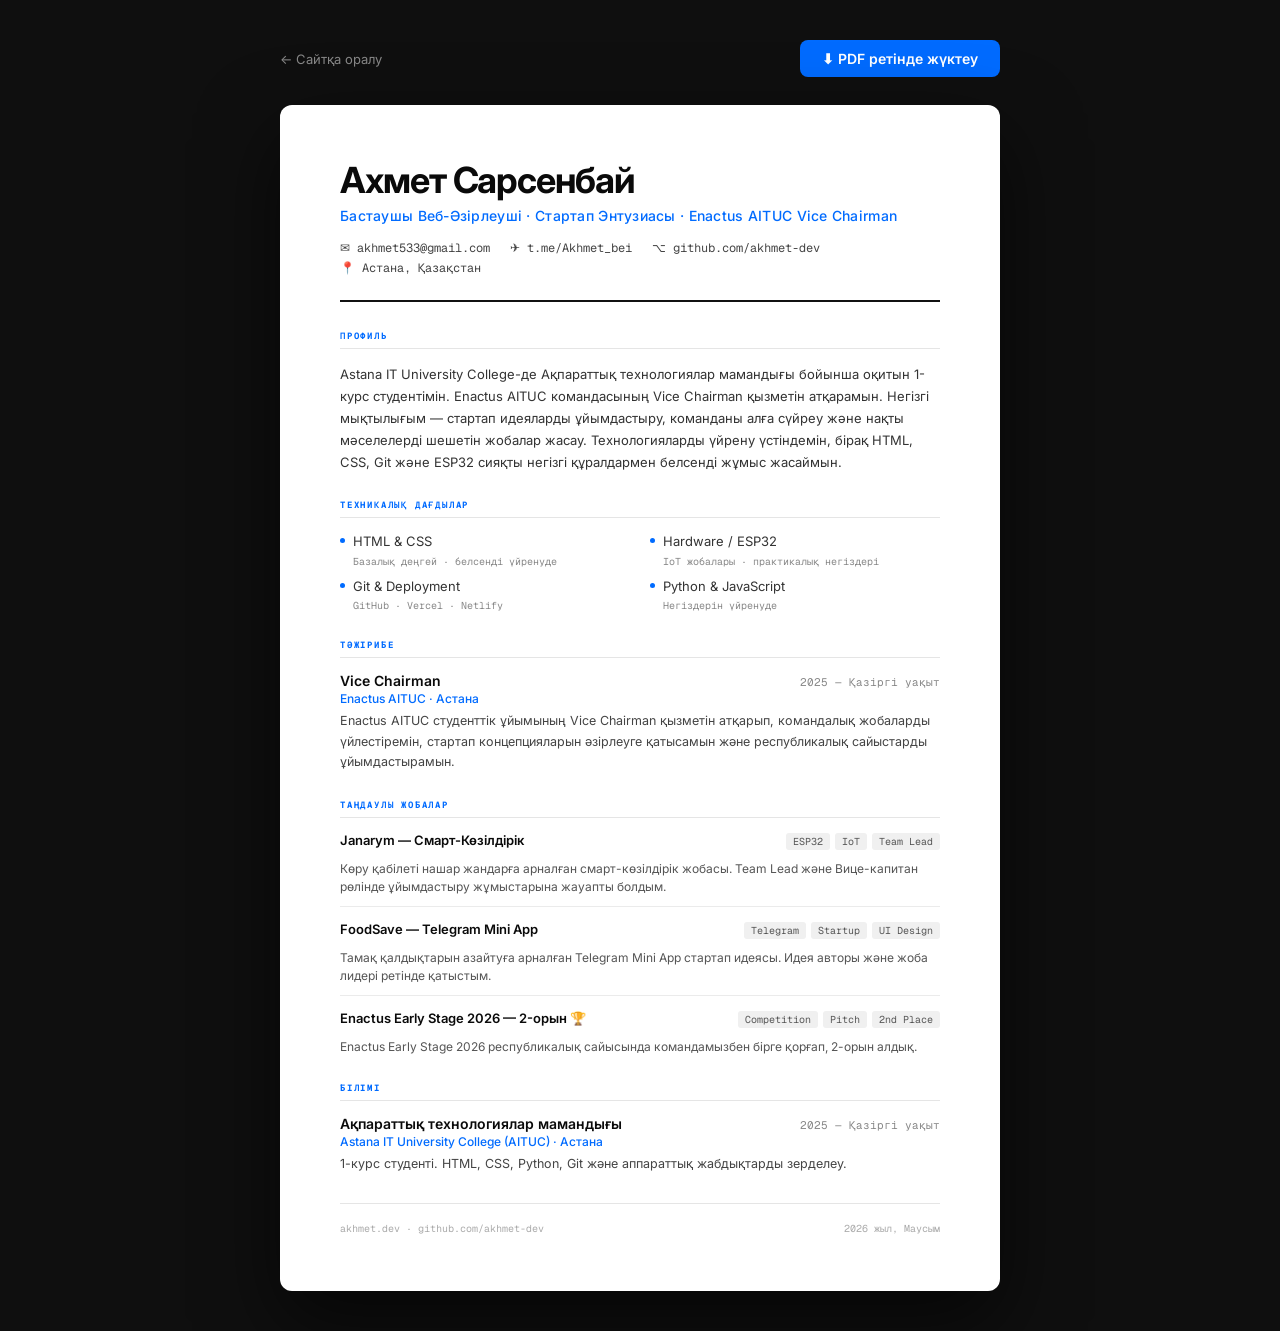
==== resume.html @ 07b1c5ec "Feature: Add resume.html with PDF print support — CV download now works" ====
<!DOCTYPE html>
<html lang="kk">
<head>
    <meta charset="UTF-8">
    <meta name="viewport" content="width=device-width, initial-scale=1.0">
    <title>Akhmet Sarsenbay — Түйіндеме / Resume</title>
    <link rel="preconnect" href="https://fonts.googleapis.com">
    <link rel="preconnect" href="https://fonts.gstatic.com" crossorigin>
    <link href="https://fonts.googleapis.com/css2?family=Inter:wght@300;400;500;600;700&family=Geist+Mono:wght@400;500;700&display=swap" rel="stylesheet">

    <style>
        /* ── SCREEN STYLES ── */
        * {
            box-sizing: border-box;
            margin: 0;
            padding: 0;
        }

        body {
            font-family: 'Inter', -apple-system, BlinkMacSystemFont, sans-serif;
            background: #0f0f0f;
            color: #e5e2e1;
            min-height: 100vh;
            display: flex;
            flex-direction: column;
            align-items: center;
            padding: 40px 20px;
            -webkit-font-smoothing: antialiased;
        }

        /* Top action bar */
        .action-bar {
            width: 100%;
            max-width: 720px;
            display: flex;
            justify-content: space-between;
            align-items: center;
            margin-bottom: 28px;
            gap: 12px;
        }

        .back-link {
            color: #888;
            font-size: 13px;
            text-decoration: none;
            display: flex;
            align-items: center;
            gap: 6px;
            transition: color 0.2s;
        }
        .back-link:hover { color: #fff; }

        .btn-download {
            background: #006bff;
            color: #fff;
            border: none;
            border-radius: 8px;
            padding: 10px 22px;
            font-size: 14px;
            font-weight: 600;
            font-family: 'Inter', sans-serif;
            cursor: pointer;
            display: flex;
            align-items: center;
            gap: 8px;
            transition: background 0.2s, transform 0.15s;
        }
        .btn-download:hover {
            background: #0059ec;
            transform: translateY(-1px);
        }
        .btn-download:active { transform: translateY(0); }

        /* Resume paper */
        .resume {
            width: 100%;
            max-width: 720px;
            background: #fff;
            color: #111;
            border-radius: 12px;
            padding: 56px 60px;
            box-shadow: 0 32px 80px rgba(0,0,0,0.6);
        }

        /* ── HEADER ── */
        .resume-header {
            border-bottom: 2px solid #111;
            padding-bottom: 24px;
            margin-bottom: 28px;
        }

        .resume-name {
            font-size: 36px;
            font-weight: 700;
            letter-spacing: -0.03em;
            line-height: 1.1;
            color: #0a0a0a;
        }

        .resume-role {
            font-size: 14px;
            font-weight: 500;
            color: #006bff;
            margin-top: 6px;
            letter-spacing: 0.02em;
        }

        .resume-contacts {
            display: flex;
            flex-wrap: wrap;
            gap: 4px 20px;
            margin-top: 16px;
        }

        .resume-contacts a,
        .resume-contacts span {
            font-size: 12px;
            color: #444;
            text-decoration: none;
            font-family: 'Geist Mono', monospace;
            display: flex;
            align-items: center;
            gap: 5px;
        }
        .resume-contacts a:hover { color: #006bff; }

        /* ── SECTIONS ── */
        .section {
            margin-bottom: 26px;
        }

        .section-label {
            font-family: 'Geist Mono', monospace;
            font-size: 9px;
            font-weight: 700;
            letter-spacing: 0.2em;
            text-transform: uppercase;
            color: #006bff;
            border-bottom: 1px solid #e5e5e5;
            padding-bottom: 6px;
            margin-bottom: 14px;
        }

        .section-text {
            font-size: 13px;
            line-height: 1.7;
            color: #333;
            font-weight: 400;
        }

        /* Skills grid */
        .skills-grid {
            display: grid;
            grid-template-columns: 1fr 1fr;
            gap: 8px 20px;
        }

        .skill-item {
            font-size: 13px;
            color: #333;
            display: flex;
            align-items: flex-start;
            gap: 8px;
            line-height: 1.5;
        }

        .skill-dot {
            width: 5px;
            height: 5px;
            min-width: 5px;
            border-radius: 50%;
            background: #006bff;
            margin-top: 6px;
        }

        .skill-level {
            font-family: 'Geist Mono', monospace;
            font-size: 10px;
            color: #888;
            margin-top: 2px;
            display: block;
        }

        /* Experience / Education block */
        .entry {
            margin-bottom: 16px;
        }

        .entry-header {
            display: flex;
            justify-content: space-between;
            align-items: baseline;
            gap: 8px;
            flex-wrap: wrap;
        }

        .entry-title {
            font-size: 14px;
            font-weight: 600;
            color: #0a0a0a;
        }

        .entry-date {
            font-family: 'Geist Mono', monospace;
            font-size: 11px;
            color: #888;
            white-space: nowrap;
        }

        .entry-org {
            font-size: 12px;
            color: #006bff;
            font-weight: 500;
            margin-top: 2px;
        }

        .entry-desc {
            font-size: 12.5px;
            color: #444;
            line-height: 1.65;
            margin-top: 5px;
        }

        /* Projects */
        .project-row {
            display: flex;
            justify-content: space-between;
            align-items: baseline;
            gap: 8px;
            margin-bottom: 10px;
            flex-wrap: wrap;
        }

        .project-name {
            font-size: 13px;
            font-weight: 600;
            color: #0a0a0a;
        }

        .project-tags {
            display: flex;
            gap: 5px;
            flex-wrap: wrap;
        }

        .project-tag {
            font-family: 'Geist Mono', monospace;
            font-size: 10px;
            background: #f0f0f0;
            color: #555;
            padding: 2px 7px;
            border-radius: 3px;
        }

        .project-desc {
            font-size: 12px;
            color: #555;
            line-height: 1.5;
            margin-top: 2px;
        }

        .divider {
            border: none;
            border-top: 1px solid #ebebeb;
            margin: 10px 0 14px;
        }

        /* Footer */
        .resume-footer {
            margin-top: 28px;
            padding-top: 18px;
            border-top: 1px solid #e5e5e5;
            display: flex;
            justify-content: space-between;
            align-items: center;
        }

        .resume-footer-note {
            font-family: 'Geist Mono', monospace;
            font-size: 10px;
            color: #aaa;
        }

        /* ── PRINT STYLES ── */
        @media print {
            body {
                background: #fff !important;
                padding: 0 !important;
                color: #111 !important;
            }

            .action-bar {
                display: none !important;
            }

            .resume {
                box-shadow: none !important;
                border-radius: 0 !important;
                padding: 40px 48px !important;
                max-width: 100% !important;
                width: 100% !important;
            }

            @page {
                margin: 0;
                size: A4 portrait;
            }
        }
    </style>
</head>
<body>

    <!-- Action Bar (hidden on print) -->
    <div class="action-bar">
        <a href="index.html" class="back-link">
            ← Сайтқа оралу
        </a>
        <button class="btn-download" onclick="window.print()">
            ⬇ PDF ретінде жүктеу
        </button>
    </div>

    <!-- Resume Paper -->
    <div class="resume">

        <!-- Header -->
        <div class="resume-header">
            <div class="resume-name">Ахмет Сарсенбай</div>
            <div class="resume-role">Бастаушы Веб-Әзірлеуші · Стартап Энтузиасы · Enactus AITUC Vice Chairman</div>
            <div class="resume-contacts">
                <a href="mailto:akhmet533@gmail.com">✉ akhmet533@gmail.com</a>
                <a href="https://t.me/Akhmet_bei" target="_blank">✈ t.me/Akhmet_bei</a>
                <a href="https://github.com/akhmet-dev" target="_blank">⌥ github.com/akhmet-dev</a>
                <span>📍 Астана, Қазақстан</span>
            </div>
        </div>

        <!-- Profile -->
        <div class="section">
            <div class="section-label">Профиль</div>
            <p class="section-text">
                Astana IT University College-де Ақпараттық технологиялар мамандығы бойынша оқитын 1-курс студентімін. Enactus AITUC командасының Vice Chairman қызметін атқарамын. Негізгі мықтылығым — стартап идеяларды ұйымдастыру, команданы алға сүйреу және нақты мәселелерді шешетін жобалар жасау. Технологияларды үйрену үстіндемін, бірақ HTML, CSS, Git және ESP32 сияқты негізгі құралдармен белсенді жұмыс жасаймын.
            </p>
        </div>

        <!-- Skills -->
        <div class="section">
            <div class="section-label">Техникалық Дағдылар</div>
            <div class="skills-grid">
                <div class="skill-item">
                    <div class="skill-dot"></div>
                    <div>
                        HTML &amp; CSS
                        <span class="skill-level">Базалық деңгей · белсенді үйренуде</span>
                    </div>
                </div>
                <div class="skill-item">
                    <div class="skill-dot"></div>
                    <div>
                        Hardware / ESP32
                        <span class="skill-level">IoT жобалары · практикалық негіздері</span>
                    </div>
                </div>
                <div class="skill-item">
                    <div class="skill-dot"></div>
                    <div>
                        Git &amp; Deployment
                        <span class="skill-level">GitHub · Vercel · Netlify</span>
                    </div>
                </div>
                <div class="skill-item">
                    <div class="skill-dot"></div>
                    <div>
                        Python &amp; JavaScript
                        <span class="skill-level">Негіздерін үйренуде</span>
                    </div>
                </div>
            </div>
        </div>

        <!-- Experience -->
        <div class="section">
            <div class="section-label">Тәжірибе</div>

            <div class="entry">
                <div class="entry-header">
                    <div class="entry-title">Vice Chairman</div>
                    <div class="entry-date">2025 — Қазіргі уақыт</div>
                </div>
                <div class="entry-org">Enactus AITUC · Астана</div>
                <div class="entry-desc">
                    Enactus AITUC студенттік ұйымының Vice Chairman қызметін атқарып, командалық жобаларды үйлестіремін, стартап концепцияларын әзірлеуге қатысамын және республикалық сайыстарды ұйымдастырамын.
                </div>
            </div>
        </div>

        <!-- Projects -->
        <div class="section">
            <div class="section-label">Таңдаулы Жобалар</div>

            <div class="project-row">
                <div class="project-name">Janarym — Смарт-Көзілдірік</div>
                <div class="project-tags">
                    <span class="project-tag">ESP32</span>
                    <span class="project-tag">IoT</span>
                    <span class="project-tag">Team Lead</span>
                </div>
            </div>
            <div class="project-desc">Көру қабілеті нашар жандарға арналған смарт-көзілдірік жобасы. Team Lead және Вице-капитан рөлінде ұйымдастыру жұмыстарына жауапты болдым.</div>

            <hr class="divider">

            <div class="project-row">
                <div class="project-name">FoodSave — Telegram Mini App</div>
                <div class="project-tags">
                    <span class="project-tag">Telegram</span>
                    <span class="project-tag">Startup</span>
                    <span class="project-tag">UI Design</span>
                </div>
            </div>
            <div class="project-desc">Тамақ қалдықтарын азайтуға арналған Telegram Mini App стартап идеясы. Идея авторы және жоба лидері ретінде қатыстым.</div>

            <hr class="divider">

            <div class="project-row">
                <div class="project-name">Enactus Early Stage 2026 — 2-орын 🏆</div>
                <div class="project-tags">
                    <span class="project-tag">Competition</span>
                    <span class="project-tag">Pitch</span>
                    <span class="project-tag">2nd Place</span>
                </div>
            </div>
            <div class="project-desc">Enactus Early Stage 2026 республикалық сайысында командамызбен бірге қорғап, 2-орын алдық.</div>
        </div>

        <!-- Education -->
        <div class="section">
            <div class="section-label">Білімі</div>
            <div class="entry">
                <div class="entry-header">
                    <div class="entry-title">Ақпараттық технологиялар мамандығы</div>
                    <div class="entry-date">2025 — Қазіргі уақыт</div>
                </div>
                <div class="entry-org">Astana IT University College (AITUC) · Астана</div>
                <div class="entry-desc">1-курс студенті. HTML, CSS, Python, Git және аппараттық жабдықтарды зерделеу.</div>
            </div>
        </div>

        <!-- Footer -->
        <div class="resume-footer">
            <span class="resume-footer-note">akhmet.dev · github.com/akhmet-dev</span>
            <span class="resume-footer-note">2026 жыл, Маусым</span>
        </div>

    </div>

    <script>
        // Auto-trigger print on page load for direct download flow
        // Only if opened with ?print=1 query param
        const params = new URLSearchParams(window.location.search);
        if (params.get("print") === "1") {
            window.addEventListener("load", () => {
                setTimeout(() => window.print(), 600);
            });
        }
    </script>
</body>
</html>
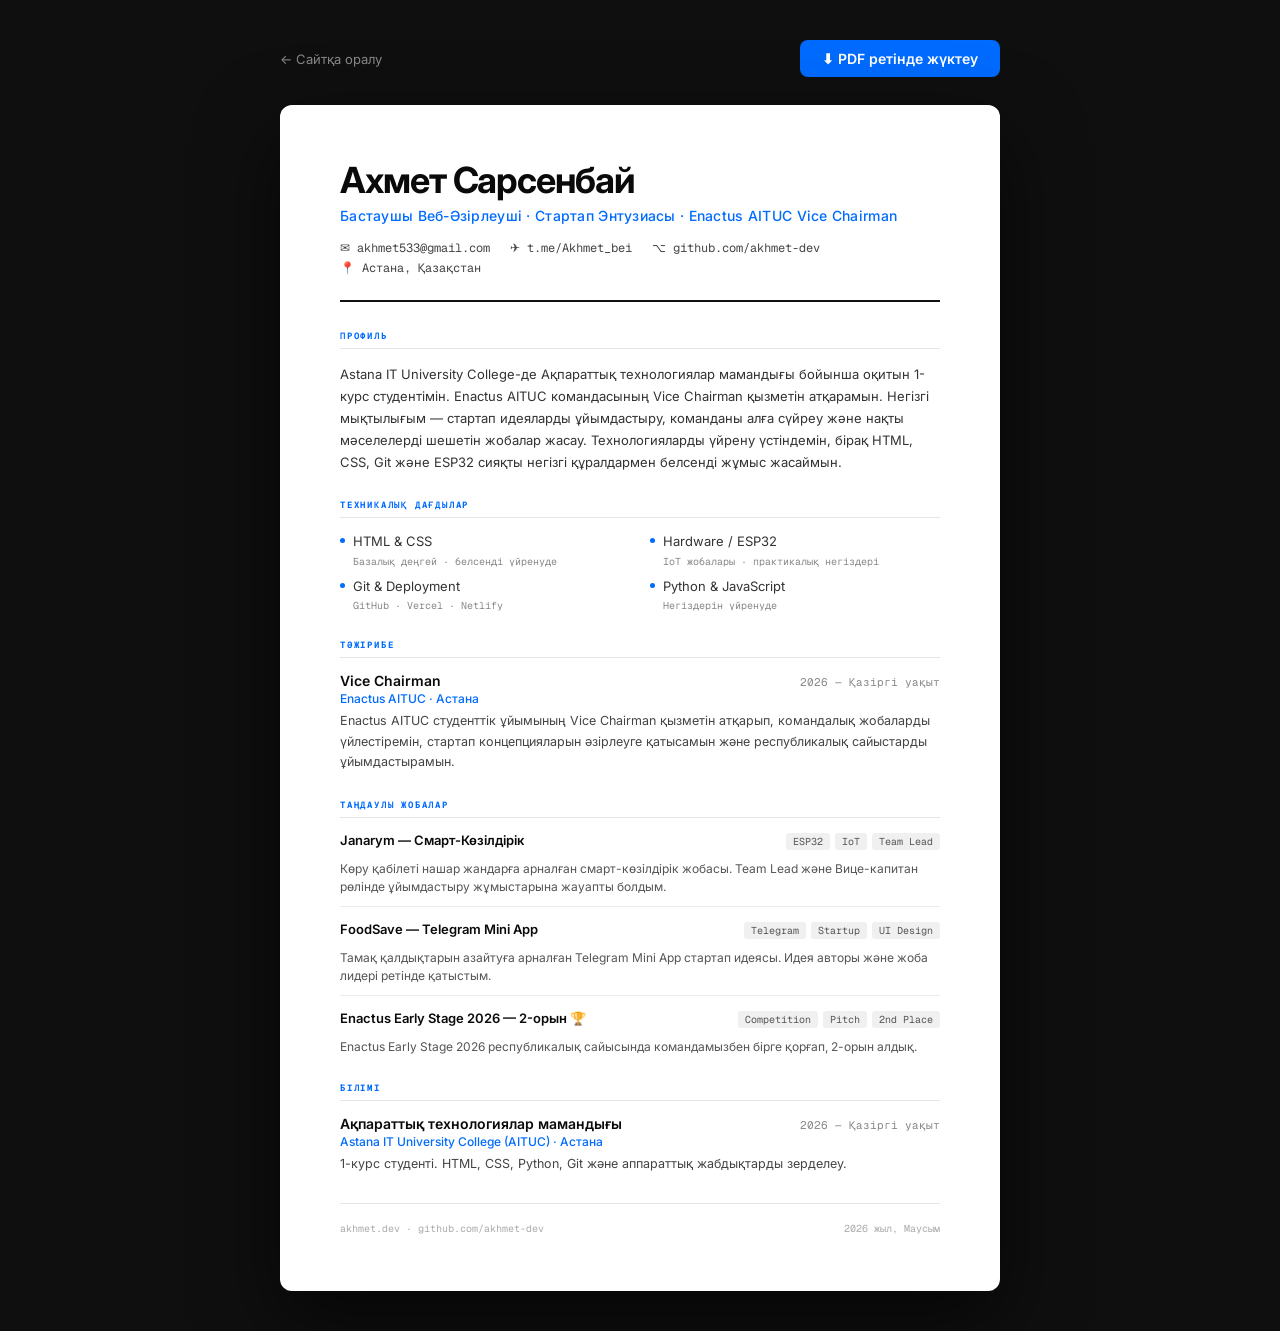
==== commit acef6807: "Fix: Change 2025 to 2026 in education dates (index.html + resume.html)" ====
--- a/resume.html
+++ b/resume.html
@@ -385,7 +385,7 @@
             <div class="entry">
                 <div class="entry-header">
                     <div class="entry-title">Vice Chairman</div>
-                    <div class="entry-date">2025 — Қазіргі уақыт</div>
+                    <div class="entry-date">2026 — Қазіргі уақыт</div>
                 </div>
                 <div class="entry-org">Enactus AITUC · Астана</div>
                 <div class="entry-desc">
@@ -439,7 +439,7 @@
             <div class="entry">
                 <div class="entry-header">
                     <div class="entry-title">Ақпараттық технологиялар мамандығы</div>
-                    <div class="entry-date">2025 — Қазіргі уақыт</div>
+                    <div class="entry-date">2026 — Қазіргі уақыт</div>
                 </div>
                 <div class="entry-org">Astana IT University College (AITUC) · Астана</div>
                 <div class="entry-desc">1-курс студенті. HTML, CSS, Python, Git және аппараттық жабдықтарды зерделеу.</div>
